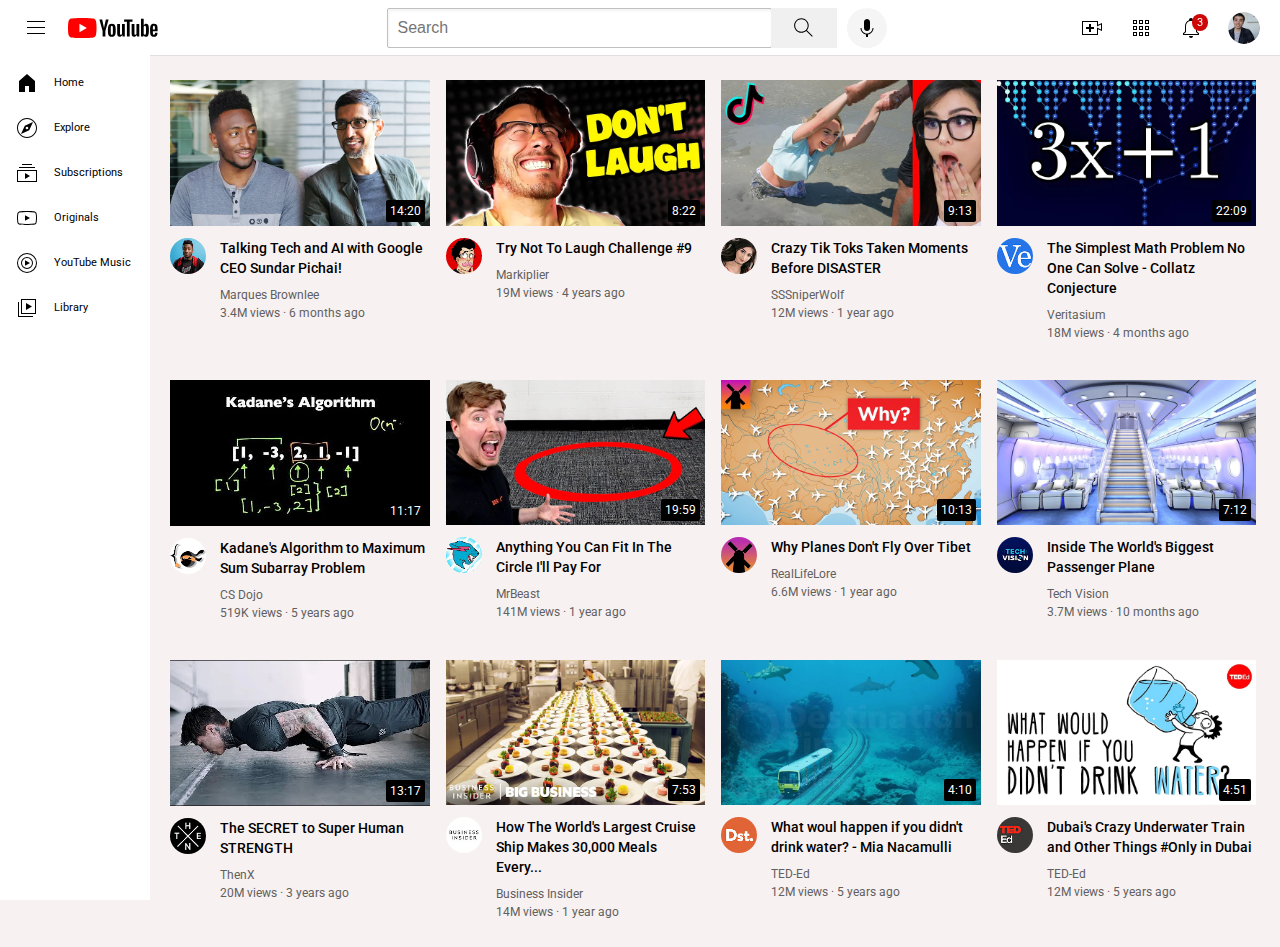
==== youtube.html @ 5d6b3095 "Add files via upload" ====
<!DOCTYPE html>
<html>
    <head>
        <title>YouTube.com Clone</title>

        <link rel="preconnect" href="https://fonts.googleapis.com">
        <link rel="preconnect" href="https://fonts.gstatic.com" crossorigin>
        <link href="https://fonts.googleapis.com/css2?family=Montserrat&family=Roboto:wght@400;500;700;900&display=swap" rel="stylesheet">

        <link rel="stylesheet" href="styles/general.css">
        <link rel="stylesheet" href="styles/header.css">
        <link rel="stylesheet" href="styles/video.css">
        <link rel="stylesheet" href="styles/sidebar.css">



    </head>
    <body>
        <header class="header">
            <div class="left-section">
               <img class="hamburger-menu" src="icons/hamburger-menu.svg">
               <img class="youtube-logo" src="icons/youtube-logo.svg">
            </div>
            <div class="middle-section">
                <input class="search-bar" type="textbox" placeholder="Search">
                <button class="search-button">
                    <img class="search-icon" src="icons/search.svg">
                    <div class="tooltip">Search</div>
                </button>
                
                <button class="voice-search-button">
                    <img class="voice-search-icon" src="icons/voice-search-icon.svg">
                    <div class="tooltip">Search with your voice</div>
                </button>
            </div>
                
            <div class="right-section" >
                <div class="upload-icon-container">
                    <img class="upload-icon" src="icons/upload.svg">
                    <div class="tooltip">Create</div>
                </div>
               <div class="youtube-apps-icon-container">
                    <img class="youtube-apps-icon" src="icons/youtube-apps.svg">
                    <div class="tooltip">YouTube apps</div>
               </div>
              
              
               <div class="notifications-icon-container">
                <img class="notifications-icon" src="icons/notifications.svg">
                <div class="notifications-count">3</div>
                <div class="tooltip">Notifications</div>
               </div>
              
               <img class="current-user-picture" src="channel-pictures/my-channel.jpeg">
            </div>
            
        </header>

        <nav class="sidebar">
            <div class="sidebar-link">
                <img src="icons/home.svg">
                <div>Home</div>
            </div>
            <div class="sidebar-link">
                <img src="icons/explore.svg">
                <div>Explore</div>
            </div>
            <div class="sidebar-link">
                <img src="icons/subscriptions.svg">
                <div>Subscriptions</div>
            </div>
            <div class="sidebar-link">
                <img src="icons/originals.svg">
                <div>Originals</div>
            </div>
            <div class="sidebar-link">
                <img src="icons/youtube-music.svg">
                <div>YouTube Music</div>
            </div>
            <div class="sidebar-link">
                <img src="icons/library.svg">
                <div>Library</div>
            </div>
        </nav>
       
        <main>
            <section class="video-grid">
                <div class="video-preview">
                 <div class="thumbnail-row">
                  <a href="https://www.youtube.com/watch?v=n2RNcPRtAiY" target="_blank" class="video-title-link">
                    <img class="thumbnail" src="thumbnails/thumbnail-1.webp">
                 </a>
                    <div class="video-time"> 14:20</div>
                </div>
                   
                    
               <div class="video-info-grid">
                 <div class="channel-picture">
                   <div class="profile-picture-container">
                      <a href="https://www.youtube.com/c/mkbhd" target="_blank">
                          <img class="profile-picture" src="channel-pictures/channel-1.jpeg">
                      </a>
                           <div class="channel-tooltip">
                             <img class="channel-picture-tooltip" src="channel-pictures/channel-1.jpeg">
                            <div>
                              <div class="channel-tooltip-name"> Marques Browniee</div>
                              <div class="channel-tooltip-stats">15M subscribers</div>
                           </div>
                        </div>
                     </div> 
                 </div>
                    <div class="video-info">
                      <a href="https://www.youtube.com/watch?v=n2RNcPRtAiY" target="_blank" class="video-title-link">
                         <p class="video-title">
                            Talking Tech and AI with Google CEO Sundar Pichai!
                        </p>
                     </a>
                         <p class="video-author">
                           Marques Brownlee
                         </p>
                         <p class="video-stats">
                           3.4M views &#183; 6 months ago
                          </p>
                        </div>       
                    </div>        
                </div>
        
                <div class="video-preview">
                    <div class="thumbnail-row">
                     <a href="https://www.youtube.com/watch?v=mP0RAo9SKZk" target="_blank" class="video-title-link">
                        <img class="thumbnail" src="thumbnails/thumbnail-2.webp">
                     </a>
                        <div class="video-time"> 8:22</div>
                    </div>
                    <div class="video-info-grid">
                        <div class="channel-picture">
                            <div class="profile-picture-container">
                                <a href="https://www.youtube.com/c/markiplier" target="_blank">
                                    <img class="profile-picture" src="channel-pictures/channel-2.jpeg">
                                </a>
                                <div class="channel-tooltip">
                                   
                                    <img class="channel-picture-tooltip" src="channel-pictures/channel-2.jpeg">
                                   <div>
                                     <div class="channel-tooltip-name"> 
                                        Markipilier
                                    </div>
                                     <div class="channel-tooltip-stats">
                                        30M subscribers
                                    </div>
                                   </div>
                                  </div>
                                </div>
                              </div>
                        <div class="video-info">
                            <a href="https://www.youtube.com/watch?v=mP0RAo9SKZk" target="_blank" class="video-title-link">
                                <p class="video-title">
                                Try Not To Laugh Challenge #9
                                </p>
                            </a>
                            <p class="video-author">
                             Markiplier
                            </p>
                            <p class="video-stats">
                             19M views &#183; 4 years ago
                            </p>
                        </div>       
                    </div>        
                </div>
        
                <div class="video-preview">
                    <div class="thumbnail-row">
                      <a href="https://www.youtube.com/watch?v=FgjPQQeTh1w" target="_blank" class="video-title-link">
                        <img class="thumbnail" src="thumbnails/thumbnail-3.webp">
                      </a>  
                        <div class="video-time"> 9:13</div>
                    </div>
                    <div class="video-info-grid">
                        <div class="channel-picture">
                            <div class="profile-picture-container">
                                <a href="https://www.youtube.com/user/SSSniperWolf" target="_blank">
                                    <img class="profile-picture" src="channel-pictures/channel-3.jpeg">
                                </a>
                                <div class="channel-tooltip">
                                    <img class="channel-picture-tooltip" src="channel-pictures/channel-3.jpeg">
                                   <div>
                                     <div class="channel-tooltip-name"> 
                                        SSSniperWolf
                                    </div>
                                     <div class="channel-tooltip-stats">
                                        3M subscribers
                                     </div>
                                    </div>
                                  </div>
                                 </div>
                                </div>
                        <div class="video-info">
                          <a href="https://www.youtube.com/watch?v=FgjPQQeTh1w" target="_blank" class="video-title-link">
                            <p class="video-title">
                             Crazy Tik Toks Taken Moments Before DISASTER
                            </p>
                          </a>
                            <p class="video-author">
                             SSSniperWolf
                            </p>
                            <p class="video-stats">
                            12M views &#183; 1 year ago
                            </p>
                        </div>       
                    </div>         
                </div>
        
                <div class="video-preview">
                    <div class="thumbnail-row">
                      <a href="https://www.youtube.com/watch?v=094y1Z2wpJg" target="_blank" class="video-title-link">
                        <img class="thumbnail" src="thumbnails/thumbnail-4.webp">
                      </a>
                        <div class="video-time"> 22:09</div>
                    </div>
                    <div class="video-info-grid">
                        <div class="channel-picture">
                            <div class="profile-picture-container">
                                <a href="https://www.youtube.com/c/veritasium" target="_blank">
                                    <img class="profile-picture" src="channel-pictures/channel-4.jpeg">
                                </a>
                                <div class="channel-tooltip">
                                    <img class="channel-picture-tooltip" src="channel-pictures/channel-4.jpeg">
                                   <div>
                                     <div class="channel-tooltip-name"> 
                                        Veritasium
                                    </div>
                                     <div class="channel-tooltip-stats">
                                        12.2M subscribers
                                     </div>
                                    </div>
                                  </div> 
                                </div>
                              </div>
                        <div class="video-info">
                         <a href="https://www.youtube.com/watch?v=094y1Z2wpJg" target="_blank" class="video-title-link">
                            <p class="video-title">
                             The Simplest Math Problem No One Can Solve - Collatz Conjecture
                            </p>
                         </a>
                            <p class="video-author">
                             Veritasium
                            </p>
                            <p class="video-stats">
                             18M views &#183; 4 months ago
                            </p>
                        </div>       
                    </div>        
                </div>
    
        
                <div class="video-preview">
                    <div class="thumbnail-row">
                        <a href="https://www.youtube.com/watch?v=86CQq3pKSUw" target="_blank" class="video-title-link">
                            <img class="thumbnail" src="thumbnails/thumbnail-5.webp">
                        </a>
                        
                        <div class="video-time"> 11:17</div>
                    </div>
                    <div class="video-info-grid">
                        <div class="channel-picture">
                            <div class="profile-picture-container">
                                <a href="https://www.youtube.com/c/CSDojo" target="_blank">
                                    <img class="profile-picture" src="channel-pictures/channel-5.jpeg">
                                </a>
                                <div class="channel-tooltip">
                                    <img class="channel-picture-tooltip" src="channel-pictures/channel-5.jpeg">
                                   <div>
                                     <div class="channel-tooltip-name"> 
                                        CS Dojo
                                    </div>
                                     <div class="channel-tooltip-stats">
                                        1.84M subscribers
                                     </div>
                                    </div>
                                  </div>
                               </div> 
                            </div>
                        <div class="video-info">
                          <a href="https://www.youtube.com/watch?v=86CQq3pKSUw" target="_blank" class="video-title-link">
                            <p class="video-title">
                            Kadane's Algorithm to Maximum Sum Subarray Problem
                            </p>
                          </a>
                            <p class="video-author">
                            CS Dojo
                            </p>
                            <p class="video-stats">
                            519K views &#183; 5 years ago
                            </p>
                        </div>       
                    </div>        
                </div>
        
                <div class="video-preview">
                    <div class="thumbnail-row">
                        <a href="https://www.youtube.com/watch?v=yXWw0_UfSFg" target="_blank" class="video-title-link">
                            <img class="thumbnail" src="thumbnails/thumbnail-6.webp">
                        </a>      
                        <div class="video-time"> 19:59</div>
                    </div>
                    <div class="video-info-grid">
                        <div class="channel-picture">
                            <div class="profile-picture-container">
                                <a href="https://www.youtube.com/c/MrBeast6000" target="_blank">
                                    <img class="profile-picture" src="channel-pictures/channel-6.jpeg">
                                </a>
                                <div class="channel-tooltip">
                                    <img class="channel-picture-tooltip" src="channel-pictures/channel-6.jpeg">
                                   <div>
                                     <div class="channel-tooltip-name"> 
                                        MrBeast
                                    </div>
                                     <div class="channel-tooltip-stats">
                                        99.1M subscribers
                                     </div>
                                    </div>
                                  </div>
                               </div> 
                            </div>
                        <div class="video-info">
                          <a href="https://www.youtube.com/watch?v=yXWw0_UfSFg" target="_blank" class="video-title-link">
                            <p class="video-title">
                            Anything You Can Fit In The Circle I'll Pay For
                            </p>
                          </a>
                            <p class="video-author">
                            MrBeast
                            </p>
                            <p class="video-stats">
                            141M views &#183; 1 year ago
                            </p>
                        </div>       
                    </div>        
                </div>

                <div class="video-preview">
                    <div class="thumbnail-row">
                     <a href="https://www.youtube.com/watch?v=fNVa1qMbF9Y" target="_blank" class="video-title-link">
                       <img class="thumbnail" src="thumbnails/thumbnail-7.webp">
                    </a>
                       <div class="video-time"> 10:13</div>
                   </div>
                      
                       
                  <div class="video-info-grid">
                    <div class="channel-picture">
                      <div class="profile-picture-container">
                         <a href="https://www.youtube.com/c/RealLifeLore" target="_blank">
                             <img class="profile-picture" src="channel-pictures/channel-7.jpeg">
                         </a>
                              <div class="channel-tooltip">
                                <img class="channel-picture-tooltip" src="channel-pictures/channel-7.jpeg">
                               <div>
                                 <div class="channel-tooltip-name">RealLifeLore</div>
                                 <div class="channel-tooltip-stats">21M subscribers</div>
                              </div>
                           </div>
                        </div> 
                    </div>
                       <div class="video-info">
                         <a href="https://www.youtube.com/watch?v=n2RNcPRtAiY" target="_blank" class="video-title-link">
                            <p class="video-title">
                               Why Planes Don't Fly Over Tibet
                           </p>
                        </a>
                            <p class="video-author">
                              RealLifeLore
                            </p>
                            <p class="video-stats">
                              6.6M views &#183; 1 year ago
                             </p>
                           </div>       
                       </div>        
                   </div>

                   <div class="video-preview">
                    <div class="thumbnail-row">
                     <a href="https://www.youtube.com/watch?v=lFm4EM1juls" target="_blank" class="video-title-link">
                       <img class="thumbnail" src="thumbnails/thumbnail-8.webp">
                    </a>
                       <div class="video-time">7:12</div>
                   </div>
                      
                       
                  <div class="video-info-grid">
                    <div class="channel-picture">
                      <div class="profile-picture-container">
                         <a href="https://www.youtube.com/channel/UCHAK6CyegY22Zj2GWrcaIxg" target="_blank">
                             <img class="profile-picture" src="channel-pictures/channel-8.jpeg">
                         </a>
                              <div class="channel-tooltip">
                                <img class="channel-picture-tooltip" src="channel-pictures/channel-8.jpeg">
                               <div>
                                 <div class="channel-tooltip-name">Tech Vision</div>
                                 <div class="channel-tooltip-stats">19M subscribers</div>
                              </div>
                           </div>
                        </div> 
                    </div>
                       <div class="video-info">
                         <a href="https://www.youtube.com/watch?v=n2RNcPRtAiY" target="_blank" class="video-title-link">
                            <p class="video-title">
                              Inside The World's Biggest Passenger Plane
                           </p>
                        </a>
                            <p class="video-author">
                              Tech Vision
                            </p>
                            <p class="video-stats">
                              3.7M views &#183; 10 months ago
                             </p>
                           </div>       
                       </div>        
                   </div>

                   <div class="video-preview">
                    <div class="thumbnail-row">
                     <a href="https://www.youtube.com/watch?v=ixmxOlcrlUc" target="_blank" class="video-title-link">
                       <img class="thumbnail" src="thumbnails/thumbnail-9.webp">
                    </a>
                       <div class="video-time">13:17</div>
                   </div>

                  <div class="video-info-grid">
                    <div class="channel-picture">
                      <div class="profile-picture-container">
                         <a href="https://www.youtube.com/c/OFFICIALTHENXSTUDIOS" target="_blank">
                             <img class="profile-picture" src="channel-pictures/channel-9.jpeg">
                         </a>
                              <div class="channel-tooltip">
                                <img class="channel-picture-tooltip" src="channel-pictures/channel-9.jpeg">
                               <div>
                                 <div class="channel-tooltip-name">ThenX</div>
                                 <div class="channel-tooltip-stats">16M subscribers</div>
                              </div>
                           </div>
                        </div> 
                    </div>
                       <div class="video-info">
                         <a href="https://www.youtube.com/watch?v=n2RNcPRtAiY" target="_blank" class="video-title-link">
                            <p class="video-title">
                              The SECRET to Super Human STRENGTH
                           </p>
                        </a>
                            <p class="video-author">
                                ThenX
                            </p>
                            <p class="video-stats">
                              20M views &#183; 3 years ago
                             </p>
                           </div>       
                       </div>        
                   </div> 

                   <div class="video-preview">
                   <div class="thumbnail-row">
                    <a href="https://www.youtube.com/watch?v=R2vXbFp5C9o" target="_blank" class="video-title-link">
                      <img class="thumbnail" src="thumbnails/thumbnail-10.webp">
                   </a>
                      <div class="video-time">7:53</div>
                  </div>

                 <div class="video-info-grid">
                   <div class="channel-picture">
                     <div class="profile-picture-container">
                        <a href="https://www.youtube.com/user/businessinsider" target="_blank">
                            <img class="profile-picture" src="channel-pictures/channel-10.jpeg">
                        </a>
                             <div class="channel-tooltip">
                               <img class="channel-picture-tooltip" src="channel-pictures/channel-10.jpeg">
                              <div>
                                <div class="channel-tooltip-name">Business Insider</div>
                                <div class="channel-tooltip-stats">10M subscribers</div>
                             </div>
                          </div>
                       </div> 
                   </div>
                      <div class="video-info">
                        <a href="https://www.youtube.com/watch?v=n2RNcPRtAiY" target="_blank" class="video-title-link">
                           <p class="video-title">
                             How The World's Largest Cruise Ship Makes 30,000 Meals Every...
                          </p>
                       </a>
                           <p class="video-author">
                               Business Insider
                           </p>
                           <p class="video-stats">
                             14M views &#183; 1 year ago
                            </p>
                          </div>       
                      </div>        
                  </div> 


                  <div class="video-preview">
                    <div class="thumbnail-row">
                     <a href="https://www.youtube.com/watch?v=0nZuYyXET3s" target="_blank" class="video-title-link">
                       <img class="thumbnail" src="thumbnails/thumbnail-11.webp">
                    </a>
                       <div class="video-time">4:10</div>
                   </div>
 
                  <div class="video-info-grid">
                    <div class="channel-picture">
                      <div class="profile-picture-container">
                         <a href="https://www.youtube.com/c/Destinationtips" target="_blank">
                             <img class="profile-picture" src="channel-pictures/channel-11.jpeg">
                         </a>
                              <div class="channel-tooltip">
                                <img class="channel-picture-tooltip" src="channel-pictures/channel-11.jpeg">
                               <div>
                                 <div class="channel-tooltip-name">Destination Tips</div>
                                 <div class="channel-tooltip-stats">20.16M subscribers</div>
                              </div>
                           </div>
                        </div> 
                    </div>
                       <div class="video-info">
                         <a href="https://www.youtube.com/watch?v=n2RNcPRtAiY" target="_blank" class="video-title-link">
                            <p class="video-title">
                              What woul happen if you didn't drink water? - Mia Nacamulli
                           </p>
                        </a>
                            <p class="video-author">
                                TED-Ed
                            </p>
                            <p class="video-stats">
                              12M views &#183; 5 years ago
                             </p>
                           </div>       
                       </div>        
                   </div> 

                   <div class="video-preview">
                    <div class="thumbnail-row">
                     <a href="https://www.youtube.com/watch?v=9iMGFqMmUFs" target="_blank" class="video-title-link">
                       <img class="thumbnail" src="thumbnails/thumbnail-12.webp">
                    </a>
                       <div class="video-time">4:51</div>
                   </div>
 
                  <div class="video-info-grid">
                    <div class="channel-picture">
                      <div class="profile-picture-container">
                         <a href="https://www.youtube.com/teded" target="_blank">
                             <img class="profile-picture" src="channel-pictures/channel-12.jpeg">
                         </a>
                              <div class="channel-tooltip">
                                <img class="channel-picture-tooltip" src="channel-pictures/channel-12.jpeg">
                               <div>
                                 <div class="channel-tooltip-name">TED-Eds</div>
                                 <div class="channel-tooltip-stats">19.10M subscribers</div>
                              </div>
                           </div>
                        </div> 
                    </div>
                       <div class="video-info">
                         <a href="https://www.youtube.com/watch?v=n2RNcPRtAiY" target="_blank" class="video-title-link">
                            <p class="video-title">
                              Dubai's Crazy Underwater Train and Other Things #Only in Dubai
                           </p>
                        </a>
                            <p class="video-author">
                               TED-Ed
                            </p>
                            <p class="video-stats">
                              12M views &#183; 5 years ago
                             </p>
                           </div>       
                       </div>        
                   </div> 
                           
                     
            </section>
        </main>
        
        


    </body>
</html>
---- styles/general.css ----
p {
  margin-top: 0;
  margin-bottom: 0;
}

body{
  font-family: roboto, Arial;
  margin: 0;
  padding-top: 80px;
  padding-left: 96px;
  padding-right: 24px;
  background-color: rgb(248, 241, 241);
  
}
---- styles/header.css ----
.header{
  height: 55px;

  display: flex;
  flex-direction: row;
  justify-content: space-between;

  position: fixed;
  top: 0;
  left: 0;
  right: 0;
  z-index: 100;

    background-color: white;
    border-bottom-width: 1px;
    border-bottom-style: solid;
  border-bottom-color: rgb(226, 222, 222);

}

.left-section{
  display: flex;
  align-items: center;
}
.hamburger-menu{
  height: 24px;
  margin-left: 24px;
  margin-right: 20px;

}
.youtube-logo{
  height: 20px; 
}
.middle-section{
  flex: 1;
  margin-left: 70px;
  margin-right: 35px;
  max-width: 500px;
  display: flex;
  align-items: center;
}

.search-bar{
  flex: 1;
  height: 36px;
  padding-left: 10px;
  font-size: 16px;
  border: 1px solid rgb(192, 192, 192);
  border-radius: 2px;
  box-shadow: inset 1px 2px 3px rgba(0, 0, 0, 0.05) ;
  width: 0;
}

.search-bar::placeholder{
  font-size: 16px;
}

.search-button{
  height: 40px;
  width: 66px;
  background-color: rgb(240, 240, 240);
  border-width: 1px;
  border-style: solid;
  border-color:  rgb(240, 240, 240);;
  margin-left: -1px;
  margin-right: 10px;
}

.search-button,
.voice-search-button,
.upload-icon-container,
.youtube-apps-icon-container,
.notifications-icon-container {
  position: relative;
  display: flex;
  justify-content: center;
  align-items: center;

}

.search-button .tooltip,
.voice-search-button .tooltip,
.upload-icon-container .tooltip,
.youtube-apps-icon-container .tooltip,
.notifications-icon-container .tooltip{
  position: absolute;
  background-color: gray;
  color: white;
  padding-top: 4px;
  padding-bottom: 4px;
  padding-left: 8px;
  padding-right: 8px;
  border-radius: 2px;
  font-size: 12px;
  bottom: -30px;
  opacity: 0;
  transition: opacity 0.15s;
  pointer-events: none;
  white-space: nowrap;
}

.search-button:hover .tooltip,
.voice-search-button:hover .tooltip,
.upload-icon-container:hover .tooltip,
.youtube-apps-icon-container:hover .tooltip,
.notifications-icon-container:hover .tooltip{
opacity: 1;
}

.search-icon{
  height: 25px;

}
.voice-search-button{
  height: 40px;
  width: 40px;
  border-radius: 20px;
  border: none;
  background-color: rgb(245, 245, 245);

}
.voice-search-icon{
  height: 24px;
  
}
.right-section{
  width: 180px;
  margin-right: 20px;
  display: flex;
  align-items: center;  
  justify-content: space-between;
  flex-shrink: 0;

}
.upload-icon{
  height: 24px;
}
.youtube-apps-icon{
  height: 24px;
}
.notifications-icon{
  height: 24px;
}

.notifications-icon-container{
  position: relative;
}

.notifications-count{
  position: absolute;
  top: -2px;
  right: -5px;
  background-color: rgb(206, 8, 8);
  color: white;
  font-family: roboto, arial;
  font-size: 11px;
  padding-left: 5px;
  padding-right: 5px;
  padding-top: 2px;
  padding-bottom: 2px;
  border-radius: 10px;
  
              
}


.current-user-picture{
  height: 32px;
  border-radius: 16px;
}
---- styles/video.css ----
.thumbnail{
  width:100%;
}

.video-title{
  margin-top: 0;
  font-size: 14px;
  font-weight: 500; 
  line-height: 20px;
  margin-bottom: 10px;
  
}

.video-title-link{
  text-decoration: none;
  color: black;
  
}

.video-info-grid{
  display: grid;
  grid-template-columns: 50px 1fr;
  
  
}

.channel-picture{
  display: inline-block;
  width: 50px;
  vertical-align: top;

 
}

.channel-tooltip{
  background-color: white;
  width: 200px;
  padding: 12px 12px;
  padding-right: 20px;
  box-shadow: 2px 3px 10px rgba(0, 0, 0, 0.3);
  border-radius: 6px;
  position: absolute;
  top: 55px;
  opacity: 0;
  pointer-events: none;
  
  display: flex;
  align-items: center;
  transition: opacity 0.15s;
  z-index: 300;
}

.channel-picture:hover .channel-tooltip{
  opacity: 1; 
}

.channel-picture-tooltip{
width: 50px;
height: 50px;
margin-right: 8px;
border-radius: 25px;
}

.channel-tooltip-name{
  font-size: 16px;
  font-weight: bold;
  margin-bottom: 5px;
  white-space: nowrap;
}

.channel-tooltip-stats{
  color: rgb(94, 94, 94);
  font-size: 14px;
}

.video-info{
  display: inline-block;
  width: 100%

}

@media (max-width: 1000px){
  .video-title{
    font-size: 16px;
    line-height: 24px;
  }
  .video-info{
    font-size: 14px;
  }
}

.profile-picture-container{
display: inline-block;
position: relative;

}

.profile-picture {
width: 36px;
border-radius: 50px;
}

.thumbnail-row {
margin-bottom: 8px;
position: relative;
}

.video-author, 
.video-stats{
font-size: 12px;
color: rgb(96, 96, 96)
}

.video-author{
margin-bottom: 4px;
}

.video-grid{
display: grid;
grid-template-columns: 1fr 1fr 1fr;
column-gap: 16px;
row-gap: 40px;
}

@media (max-width: 750px){
  .video-grid{
    grid-template-columns: 1fr 1fr;
  }
}

@media (min-width: 751px) and (max-width: 999px){
  .video-grid{
    grid-template-columns: 1fr 1fr 1fr;
  }
}

@media (min-width: 1000px){
  .video-grid{
    grid-template-columns: 1fr 1fr 1fr 1fr;
  }
}



.video-time{
  font-size: 12px;
  font-weight: 500px;
  padding: 4px;
  border-radius: 2px;
  background-color: black;
  color: white;
  position: absolute;
  bottom: 8px;
  right: 5px;
  


}
---- styles/sidebar.css ----
.sidebar{
    z-index: 300;
}

@media (max-width: 1200px){
    
.sidebar{
    background-color: white;;
    position: fixed;
    left: 0;
    bottom: 0;
    top: 55px;
    width: 72px;
    padding-top: 5px;
} 

.sidebar-link{
    height: 76px;
    display: flex;
    flex-direction: column;
    align-items: center;
    justify-content: center;
    cursor: pointer;
} 

.sidebar-link:hover{
    background-color: rgb(240, 239, 239);
}

.sidebar-link img{
    height: 24px;
    margin-bottom: 4px;
}

.sidebar-link div{
    font-size: 10px;
 
}
}


@media (min-width: 1200.1px){
    .sidebar{
        background-color: white;;
        position: fixed;
        left: 0;
        bottom: 0;
        top: 55px;
        width: 150px;
        padding-top: 5px;   
    } 
    
    .sidebar-link{
        height: 45px;
        cursor: pointer;
        padding-left: 15px;
        display: flex;
        align-items: center;
        justify-content: space-;
      
    } 

    .sidebar-link:hover{
        background-color: rgb(240, 239, 239);
    }

    .sidebar-link img{
        height: 24px;
    }

    .sidebar-link div{
        font-size: 11px;
        margin-left: 15px;

    }

    body{
        padding-left: 170px;
    }

 }
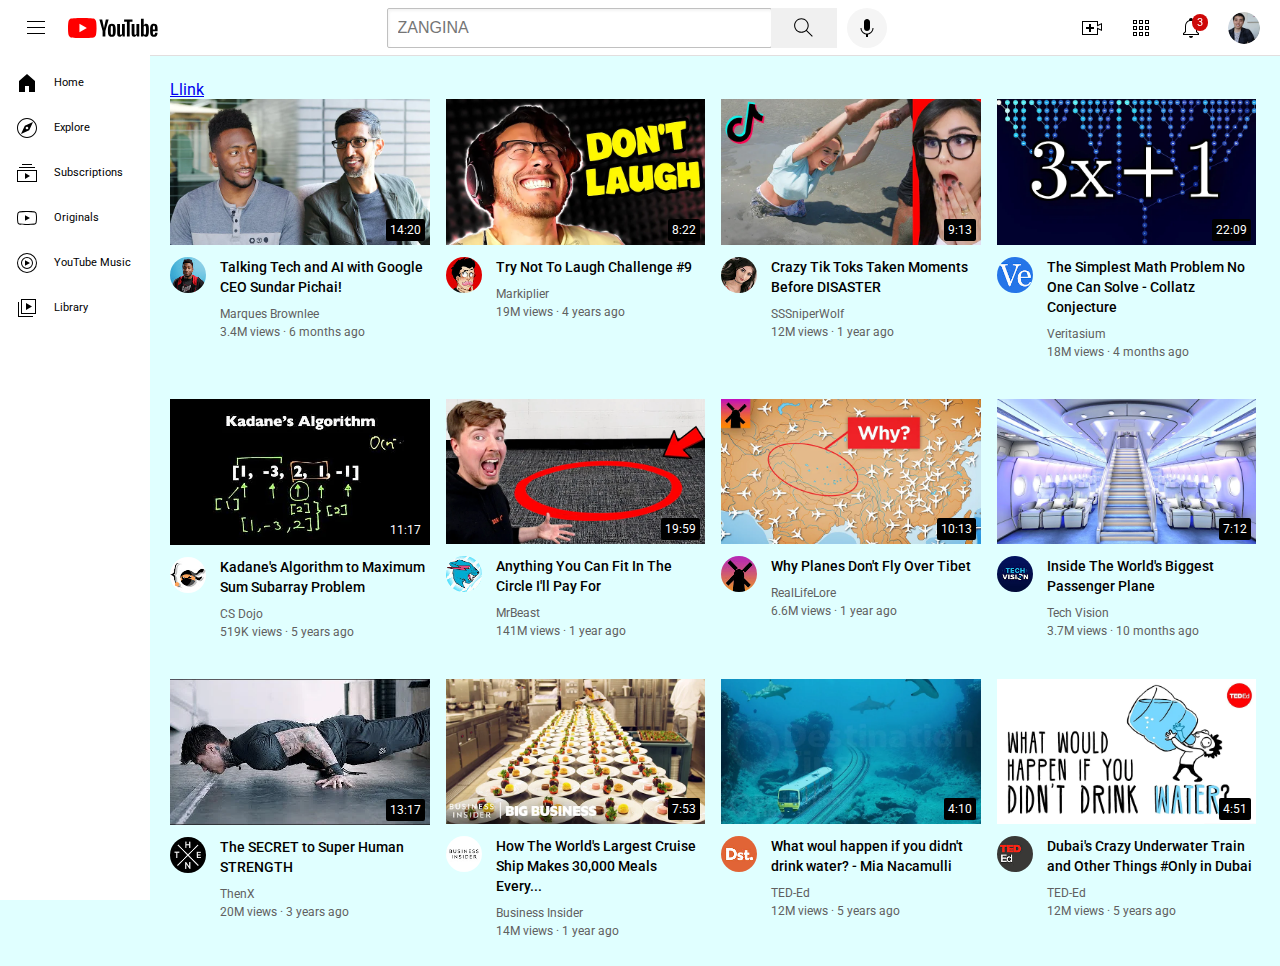
==== commit 990d5a1b: "Rename index.html to youtube.html" ====
--- a/youtube.html
+++ b/youtube.html
@@ -11,6 +11,7 @@
         <link rel="stylesheet" href="styles/header.css">
         <link rel="stylesheet" href="styles/video.css">
         <link rel="stylesheet" href="styles/sidebar.css">
+        <link rel="stylesheet" href="styles/test.css">
 
 
 
@@ -22,7 +23,7 @@
                <img class="youtube-logo" src="icons/youtube-logo.svg">
             </div>
             <div class="middle-section">
-                <input class="search-bar" type="textbox" placeholder="Search">
+                <input class="search-bar" type="textbox" placeholder="ZANGINA">
                 <button class="search-button">
                     <img class="search-icon" src="icons/search.svg">
                     <div class="tooltip">Search</div>
@@ -82,7 +83,7 @@
                 <div>Library</div>
             </div>
         </nav>
-       
+        <a href="new.html"> Llink </a>
         <main>
             <section class="video-grid">
                 <div class="video-preview">
@@ -583,4 +584,4 @@
 
 
     </body>
-</html>+</html>
--- a/styles/test.css
+++ b/styles/test.css
@@ -0,0 +1,3 @@
+body{
+  background-color: lightcyan;
+}